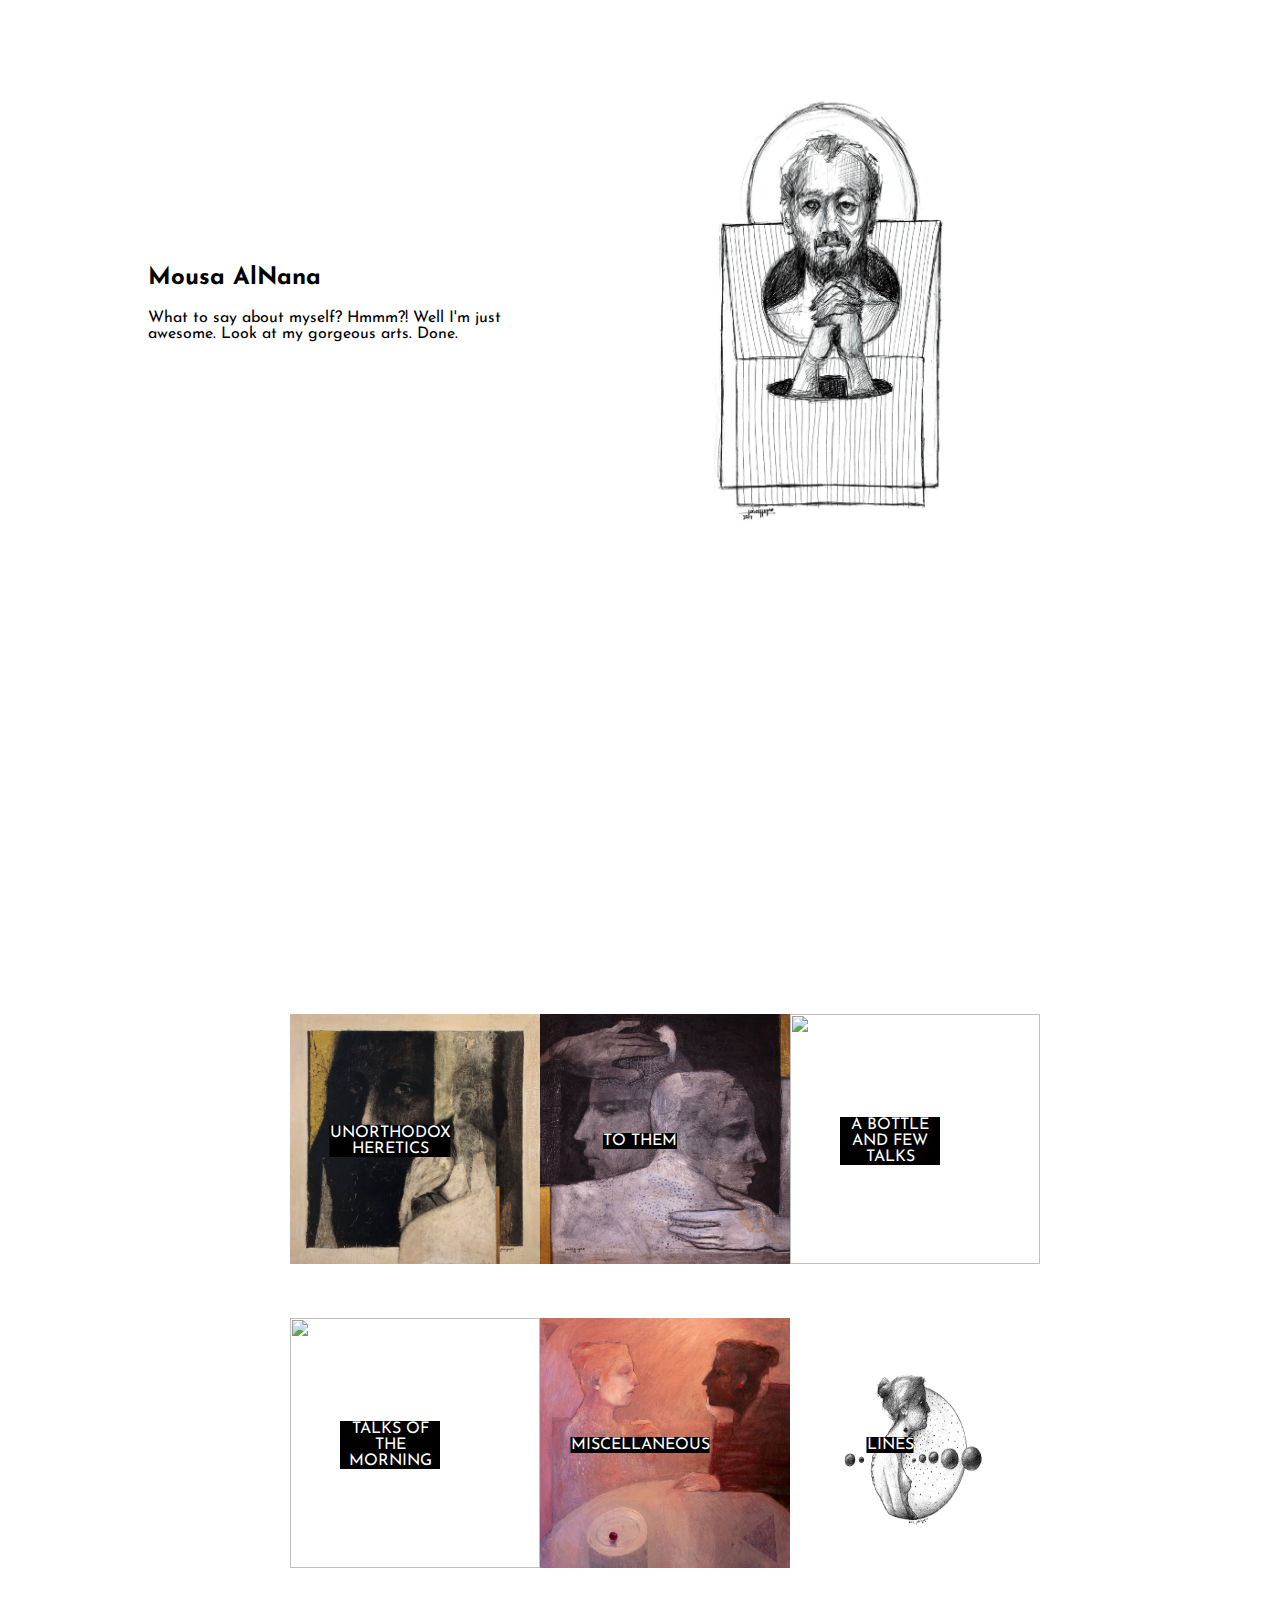
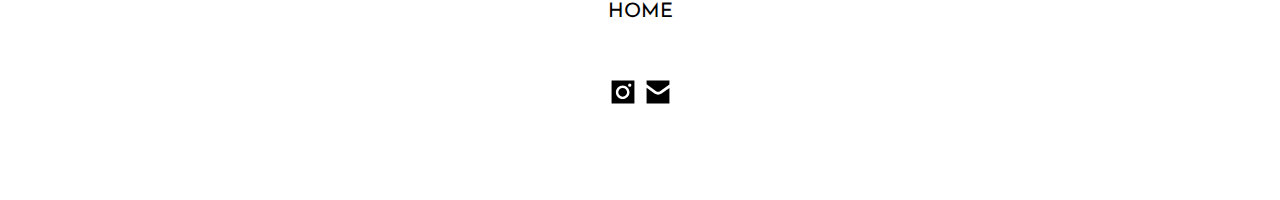
==== about.html @ 9b8391ab "first commit" ====
<!DOCTYPE html>
<html>
  <head>
    <meta charset="utf-8">
    <meta name="description" content="">
    <meta name="keywords" content="">
    <meta name="author" content="">
    <meta name="viewport" content="width=device-width, initial-scale=1.0">
    <title>About - Mousa AlNana</title>
    <link rel="icon" href="images/icon.png">
    <link rel="stylesheet" href="css/style.css">
  </head>
  
  <body>
    <section id="about">
      <div class="container">
        <div class="about-text">
          <h2>Mousa AlNana</h2>
          <p>What to say about myself? Hmmm?! Well I'm just awesome. Look at my gorgeous arts. Done.</p>
        </div>
        <div class="">
          <img src="images/lines/6.jpg" id="about-img" >
        </div>
      </div>
    </section>
      
    <section class="nav-menu-footer">
      <div class="nav-menu">
        <div class="grid-nav-menu">
          <div class="grid-nav-item">
            <a href="art/unorthodox-heretics.html">
              <img class="grid-nav-img" src="images/unorthodox heretics/1.jpg" alt="">
              <div class="grid-nav-text">unorthodox heretics</div>
            </a>
          </div>
          <div class="grid-nav-item">
            <a href="art/to-them.html">
              <img class="grid-nav-img" src="images/to them/1.jpg" alt="">
              <div class="grid-nav-text">to them</div>
            </a>
          </div>
          <div class="grid-nav-item">
            <a href="art/a-bottle-and-few-talks.html">
              <img class="grid-nav-img" src="images/a bottle and few talks/1.jpg" alt="">
              <div class="grid-nav-text">a bottle and few talks</div>
            </a>
          </div>
          <div class="grid-nav-item">
            <a href="art/talks-of-the-morning.html">
              <img class="grid-nav-img" src="images/talks of the morning/1.jpg" alt="">
              <div class="grid-nav-text">talks of the morning</div>
            </a>
          </div>
          <div class="grid-nav-item">
            <a href="art/miscellaneous.html">
              <img class="grid-nav-img" src="images/miscellaneous/1.jpg" alt="">
              <div class="grid-nav-text text-black">miscellaneous</div>
            </a>
          </div>
          <div class="grid-nav-item">
            <a href="art/lines.html">
              <img class="grid-nav-img" src="images/lines/1.jpg" alt="">
              <div class="grid-nav-text text-black">lines</div>
            </a>
          </div>
        </div>
        <footer class="footer">
          <a href="index.html" class="nav-item">home</a>
          <br>
          <a href="https://www.instagram.com/mousa.alnana/">
            <svg class="social-icon" version="1.1" id="Layer_1" xmlns="http://www.w3.org/2000/svg" xmlns:xlink="http://www.w3.org/1999/xlink" x="0px" y="0px"
      viewBox="0 0 595.28 595.28" style="enable-background:new 0 0 595.28 595.28;" xml:space="preserve">
            <g>
              <g>
                <path d="M70.88,70.88V524.4H524.4V70.88H70.88z M291.42,438.3c-75.13,0-134.92-59.98-134.84-135.27
                  c0.07-74.49,60.32-134.64,134.89-134.65c74.75-0.02,135.01,60.49,134.97,135.51C426.39,378.31,366.13,438.3,291.42,438.3z
                  M431.54,194.71c-17.91-0.12-31.56-13.97-31.43-31.88c0.13-17.18,14.2-31.32,31.32-31.49c17.14-0.17,32.12,14.69,32.06,31.8
                  C463.44,180.76,449.2,194.83,431.54,194.71z"/>
                <path d="M291.48,216.23c-48.14-0.03-87.29,38.95-87.32,86.96c-0.04,48.54,39.03,87.56,87.63,87.53
                  c48-0.03,86.84-39.14,86.81-87.42C378.57,255.06,339.74,216.26,291.48,216.23z"/>
              </g>
            </g>
            </svg>
          </a>
          <a href="mailto:mousa@mousaalnana.co" target="_blank">
            <svg class="social-icon" version="1.1" id="Layer_1" xmlns="http://www.w3.org/2000/svg" xmlns:xlink="http://www.w3.org/1999/xlink" x="0px" y="0px"
        viewBox="0 0 595.28 595.28" style="enable-background:new 0 0 595.28 595.28;" xml:space="preserve">
            <g>
              <path d="M336.89,281.42L524.4,149.38v-78.5H70.88v73.1l189.89,137.01C283.44,297.35,314.03,297.52,336.89,281.42z"/>
              <path d="M369.68,327.99c-21.15,14.9-45.86,22.34-70.55,22.34c-25.16,0-50.31-7.72-71.7-23.15L70.88,214.21V524.4H524.4V219.04
                L369.68,327.99z"/>
            </g>
            </svg>
          </a>
        </footer>
      </div>
    </section>
      
  </body>
</html>
---- css/style.css ----
@import url('https://fonts.googleapis.com/css2?family=Josefin+Sans:wght@200&display=swap');

html {
  scroll-snap-type: mandatory;
  scroll-snap-points-y: repeat(100vh);
  scroll-snap-type: y mandatory;
}

body {
  font-family: 'Josefin Sans', sans-serif;
  margin: 0;
}

section {
  scroll-snap-align: start;
}

#landing-page {
  margin: 0 0 0 20%;
  position: absolute;
  top: 52.5%;
  -ms-transform: translateY(-50%);
  transform: translateY(-50%);
}
  
a, a:hover {
  color: inherit;
  text-decoration: none;
}

ul {
  list-style-type: none;
  padding: 0;
}

.nav-item {
  line-height: 1.5;
  margin: 24px 0;
  font-size: 1.25rem;
  text-transform: uppercase;
}

.nav-item:hover {
  color: #f0a31f;
}

.title {
  margin-top: 100px;
}

.info-title {
  text-transform: uppercase;
}

.info {
  margin-bottom: 100px;
}

.nav-menu-footer {
  height: 100vh;
  position: relative;
}

.footer {
  text-align: center;
}

#about {
  height: 100vh;
}


/* grid setup for artwork*/

.grid-container {
  display: grid;
  justify-items: start;
}

.grid-item-1 {
  grid-column: 2/span 2;
  grid-row: 4;
}

.grid-item-2 {
  grid-column: 1;
  grid-row: 1 / span 4;
}


/* grid set up for nav links */

.nav-menu {
  position: absolute;
  top: 50%;
  left: 50%;
  transform: translate(-50%, -50%);
}

.grid-nav-menu {
  display: grid;
  grid-template-columns: auto auto auto;
}

.grid-nav-item {
  position: relative;
  margin: 10%;
}

.grid-nav-text {
  position: absolute;
  top: 50%;
  left: 50%;
  transform: translate(-50%, -50%);
  background-color: #000;
  color: #fff;
  text-transform: uppercase;
  text-align: center;
}

.grid-nav-text:hover{
  background-color: #f0a31f;
}


/* about page colums */

.container {
  display: flex;
  flex-direction: row;
  justify-content: center;
  align-items: center;
}

.about-text {
  width: 30%;
}


/* images */

#brand-logo {
  width: 300px;
  margin-bottom: 65px;
}

.artwork-img {
  height: 100vh;
}

.grid-nav-img {
  height: 250px;
  width: 250px;
}

.social-icon {
  width: 30px;
  height: 30px;
  margin-top: 50px;
}

.margin-right {
  margin-right: 10px;
}

svg:hover {
  fill: #f0a31f;
}

#about-img {
  height: 600px;
  width: 600px;
}

.center-img {
  display: block;
  margin-left: auto;
  margin-right: auto;
  width: auto;
}
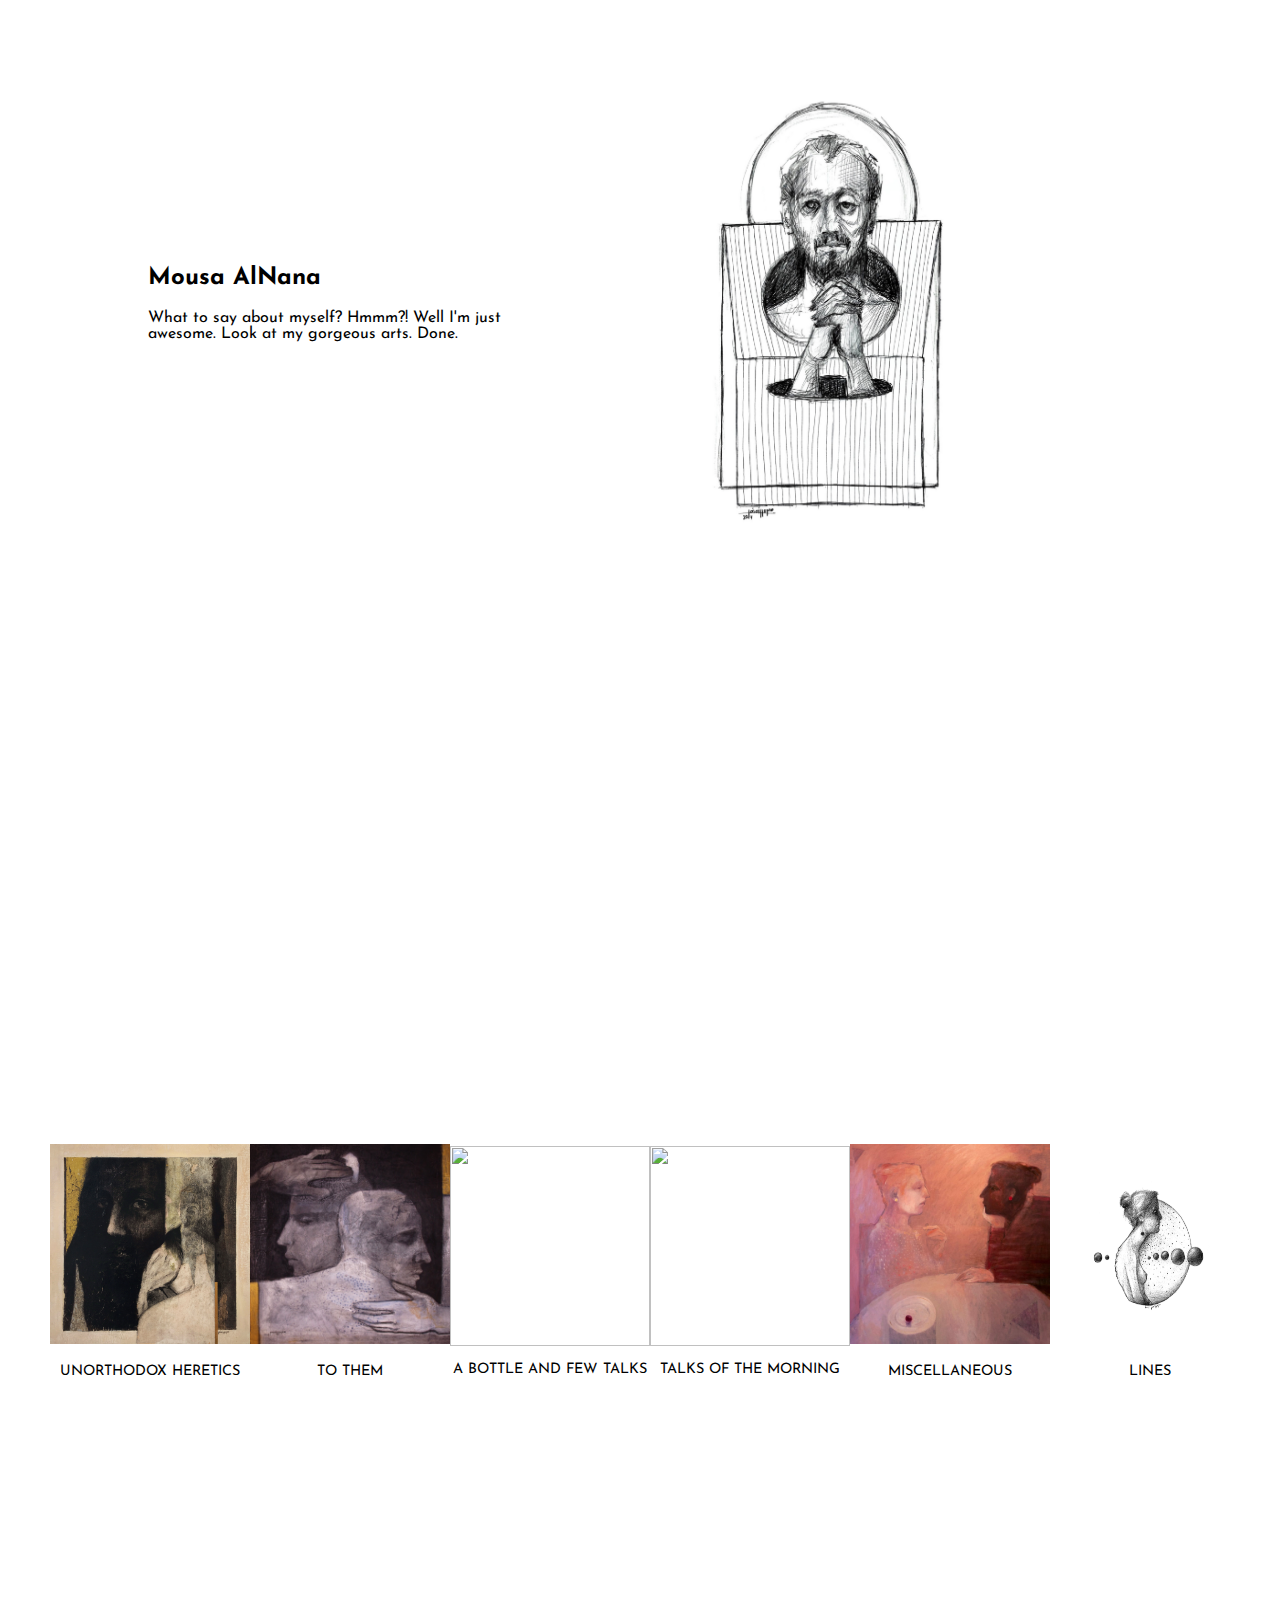
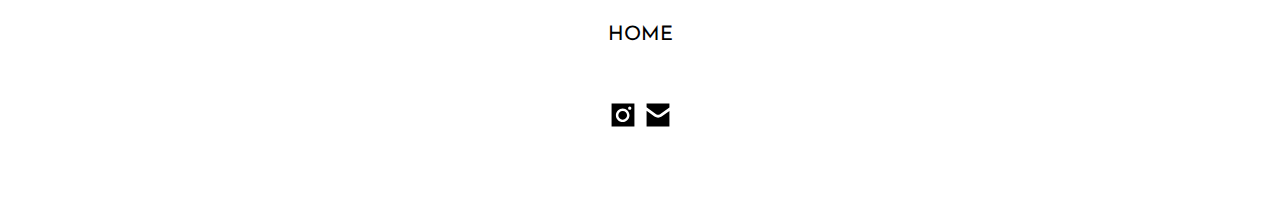
==== commit 859587a5: "update 17/9" ====
--- a/about.html
+++ b/about.html
@@ -67,7 +67,7 @@
         <footer class="footer">
           <a href="index.html" class="nav-item">home</a>
           <br>
-          <a href="https://www.instagram.com/mousa.alnana/">
+          <a href="https://www.instagram.com/mousa.alnana/" target="_blank">
             <svg class="social-icon" version="1.1" id="Layer_1" xmlns="http://www.w3.org/2000/svg" xmlns:xlink="http://www.w3.org/1999/xlink" x="0px" y="0px"
       viewBox="0 0 595.28 595.28" style="enable-background:new 0 0 595.28 595.28;" xml:space="preserve">
             <g>
@@ -82,7 +82,7 @@
             </g>
             </svg>
           </a>
-          <a href="mailto:mousa@mousaalnana.co" target="_blank">
+          <a href="mailto:contact@mousaalnana.com" target="_blank">
             <svg class="social-icon" version="1.1" id="Layer_1" xmlns="http://www.w3.org/2000/svg" xmlns:xlink="http://www.w3.org/1999/xlink" x="0px" y="0px"
         viewBox="0 0 595.28 595.28" style="enable-background:new 0 0 595.28 595.28;" xml:space="preserve">
             <g>
--- a/css/style.css
+++ b/css/style.css
@@ -15,7 +15,7 @@
   scroll-snap-align: start;
 }
 
-#landing-page {
+.navigation-menu {
   margin: 0 0 0 20%;
   position: absolute;
   top: 52.5%;
@@ -33,14 +33,14 @@
   padding: 0;
 }
 
-.nav-item {
+.nav-item, .grid-nav-text {
   line-height: 1.5;
   margin: 24px 0;
   font-size: 1.25rem;
   text-transform: uppercase;
 }
 
-.nav-item:hover {
+.nav-item:hover, .grid-nav-text:hover {
   color: #f0a31f;
 }
 
@@ -70,7 +70,7 @@
 }
 
 
-/* grid setup for artwork*/
+/* grid setup for artwork */
 
 .grid-container {
   display: grid;
@@ -78,7 +78,7 @@
 }
 
 .grid-item-1 {
-  grid-column: 2/span 2;
+  grid-column: 2/ span 2;
   grid-row: 4;
 }
 
@@ -87,43 +87,45 @@
   grid-row: 1 / span 4;
 }
 
+.grid-container-special {
+  height: 100vh;
+  display: grid;
+  justify-items: start;
+  align-items: center;
+}
 
 /* grid set up for nav links */
 
 .nav-menu {
-  position: absolute;
-  top: 50%;
-  left: 50%;
-  transform: translate(-50%, -50%);
+  display: flex;
+  flex-direction: column;
 }
 
 .grid-nav-menu {
-  display: grid;
-  grid-template-columns: auto auto auto;
-}
-
-.grid-nav-item {
-  position: relative;
-  margin: 10%;
+  display: flex;
+  flex-direction: row;
+  justify-content: center;
+  align-items: center;
+  height: 80vh;
 }
 
 .grid-nav-text {
-  position: absolute;
-  top: 50%;
-  left: 50%;
-  transform: translate(-50%, -50%);
-  background-color: #000;
-  color: #fff;
+  line-height: 0.5;
+  font-size: 0.9rem;
   text-transform: uppercase;
+  width: 200px;
+  margin: 5%;
   text-align: center;
 }
 
-.grid-nav-text:hover{
-  background-color: #f0a31f;
+.nav-menu-list {
+  height: 80vh;
+  align-items: center;
+  justify-content: center;
 }
 
 
-/* about page colums */
+/* about page */
 
 .container {
   display: flex;
@@ -148,9 +150,15 @@
   height: 100vh;
 }
 
+.artwork-img-special {
+  width: 70vw;
+  height: auto;
+}
+
 .grid-nav-img {
-  height: 250px;
-  width: 250px;
+  height: 200px;
+  width: 200px;
+  padding: 5%;
 }
 
 .social-icon {
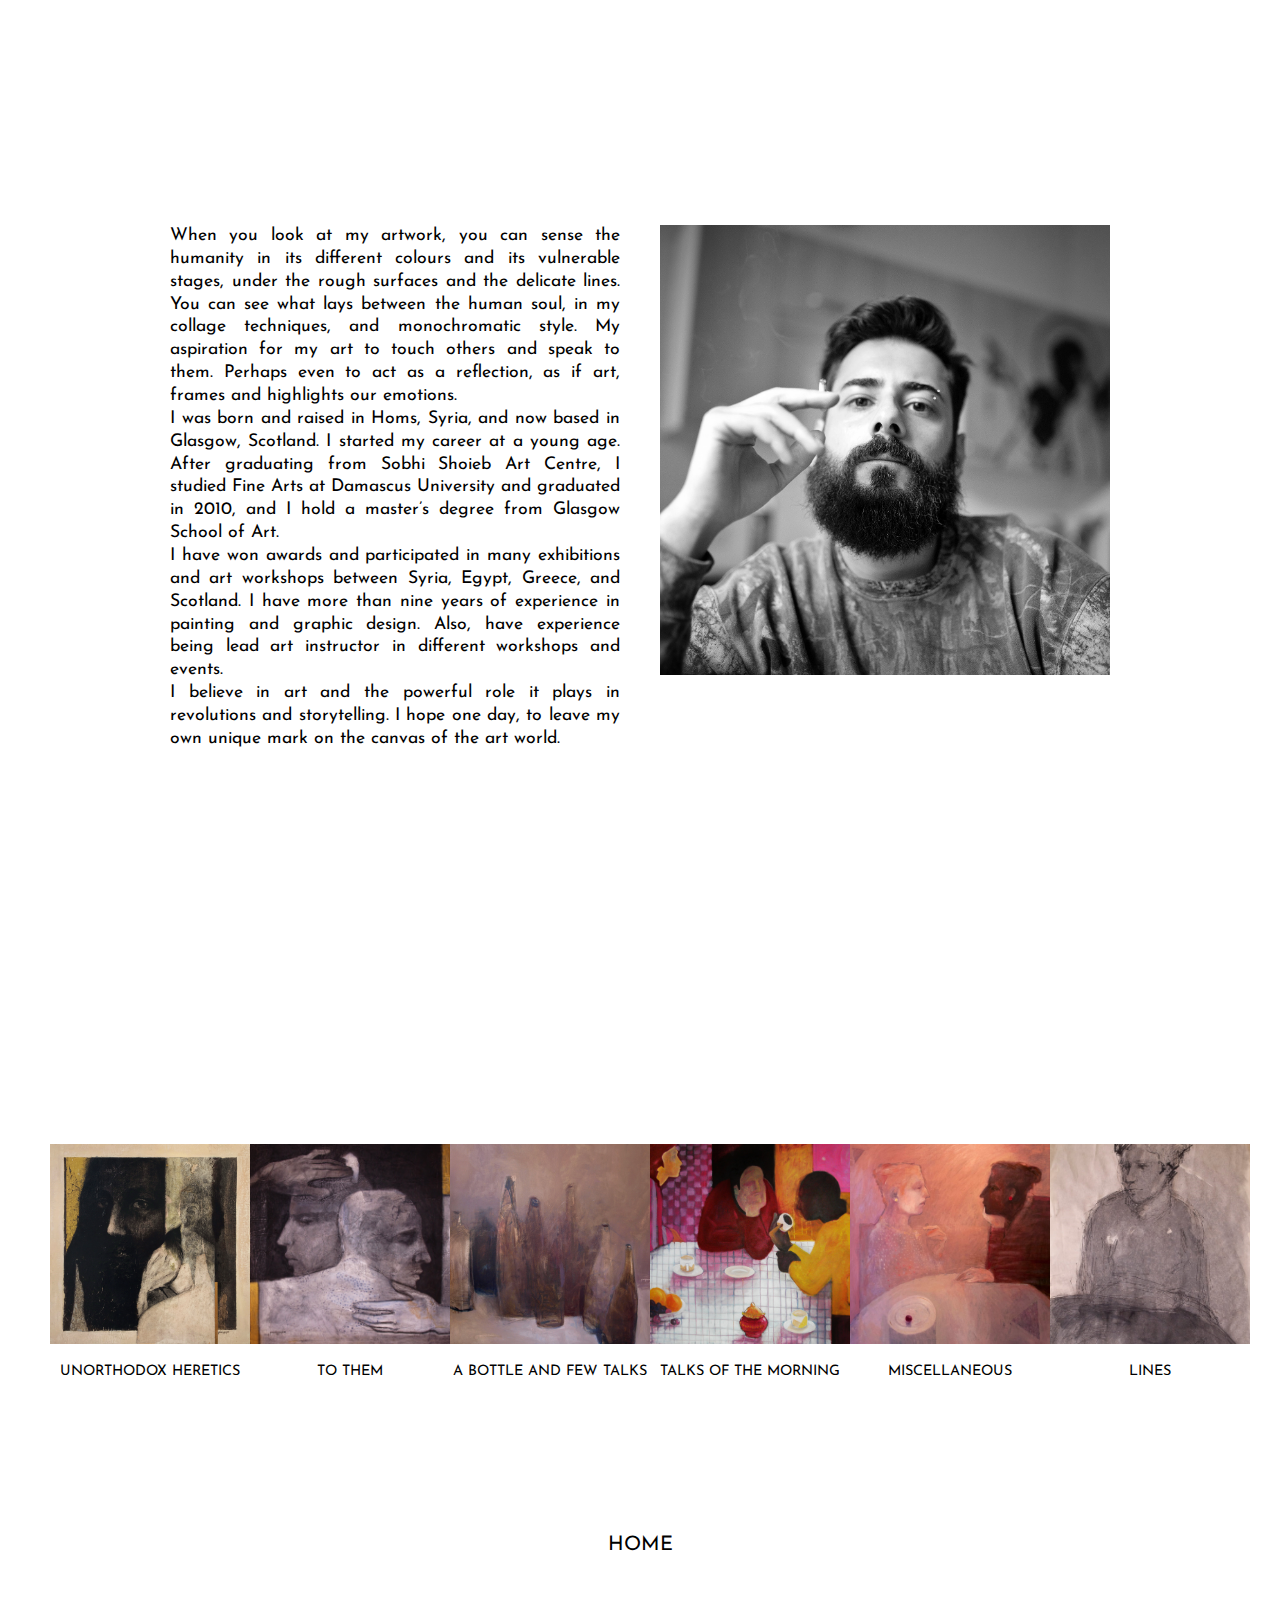
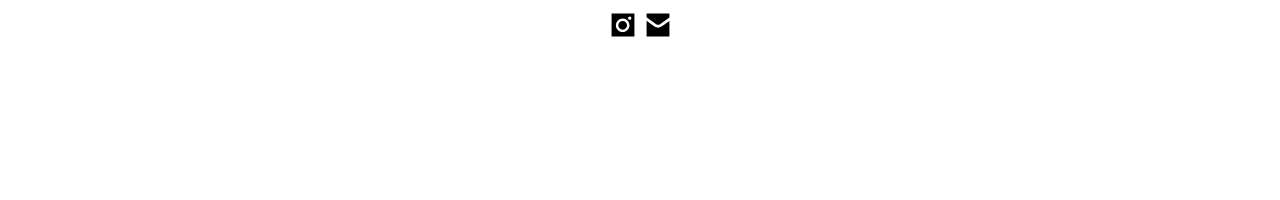
==== commit dc79ecfc: "final commit" ====
--- a/about.html
+++ b/about.html
@@ -4,7 +4,7 @@
     <meta charset="utf-8">
     <meta name="description" content="">
     <meta name="keywords" content="">
-    <meta name="author" content="">
+    <meta name="author" content="S. Hynd">
     <meta name="viewport" content="width=device-width, initial-scale=1.0">
     <title>About - Mousa AlNana</title>
     <link rel="icon" href="images/icon.png">
@@ -14,12 +14,14 @@
   <body>
     <section id="about">
       <div class="container">
-        <div class="about-text">
-          <h2>Mousa AlNana</h2>
-          <p>What to say about myself? Hmmm?! Well I'm just awesome. Look at my gorgeous arts. Done.</p>
+        <div class="about-text flex-item">
+          <p class="about-paragraph">When you look at my artwork, you can sense the humanity in its different colours and its vulnerable stages, under the rough surfaces and the delicate lines. You can see what lays between the human soul, in my collage techniques, and monochromatic style. My aspiration for my art to touch others and speak to them. Perhaps even to act as a reflection, as if art, frames and highlights our emotions.</p>
+          <p class="about-paragraph">I was born and raised in Homs, Syria, and now based in Glasgow, Scotland. I started my career at a young age. After graduating from Sobhi Shoieb Art Centre, I studied Fine Arts at Damascus University and graduated in 2010, and I hold a master’s degree from Glasgow School of Art.</p>
+          <p class="about-paragraph">I have won awards and participated in many exhibitions and art workshops between Syria, Egypt, Greece, and Scotland. I have more than nine years of experience in painting and graphic design. Also, have experience being lead art instructor in different workshops and events.</p>
+          <p class="about-paragraph">I believe in art and the powerful role it plays in revolutions and storytelling. I hope one day, to leave my own unique mark on the canvas of the art world.</p>
         </div>
-        <div class="">
-          <img src="images/lines/6.jpg" id="about-img" >
+        <div class="flex-item">
+          <img src="images/Mousa Portrait.jpg" class="about-img" >
         </div>
       </div>
     </section>
@@ -29,37 +31,37 @@
         <div class="grid-nav-menu">
           <div class="grid-nav-item">
             <a href="art/unorthodox-heretics.html">
-              <img class="grid-nav-img" src="images/unorthodox heretics/1.jpg" alt="">
+              <img class="grid-nav-img" src="images/nav links/unorthodox-heretics.jpg" alt="">
               <div class="grid-nav-text">unorthodox heretics</div>
             </a>
           </div>
           <div class="grid-nav-item">
             <a href="art/to-them.html">
-              <img class="grid-nav-img" src="images/to them/1.jpg" alt="">
+              <img class="grid-nav-img" src="images/nav links/to-them.jpg" alt="">
               <div class="grid-nav-text">to them</div>
             </a>
           </div>
           <div class="grid-nav-item">
             <a href="art/a-bottle-and-few-talks.html">
-              <img class="grid-nav-img" src="images/a bottle and few talks/1.jpg" alt="">
+              <img class="grid-nav-img" src="images/nav links/a-bottle-and-few-talks.jpg" alt="">
               <div class="grid-nav-text">a bottle and few talks</div>
             </a>
           </div>
           <div class="grid-nav-item">
             <a href="art/talks-of-the-morning.html">
-              <img class="grid-nav-img" src="images/talks of the morning/1.jpg" alt="">
+              <img class="grid-nav-img" src="images/nav links/talks-of-the-morning.jpg" alt="">
               <div class="grid-nav-text">talks of the morning</div>
             </a>
           </div>
           <div class="grid-nav-item">
             <a href="art/miscellaneous.html">
-              <img class="grid-nav-img" src="images/miscellaneous/1.jpg" alt="">
+              <img class="grid-nav-img" src="images/nav links/miscellaneous.jpg" alt="">
               <div class="grid-nav-text text-black">miscellaneous</div>
             </a>
           </div>
           <div class="grid-nav-item">
             <a href="art/lines.html">
-              <img class="grid-nav-img" src="images/lines/1.jpg" alt="">
+              <img class="grid-nav-img" src="images/nav links/lines.jpg" alt="">
               <div class="grid-nav-text text-black">lines</div>
             </a>
           </div>
--- a/css/style.css
+++ b/css/style.css
@@ -62,11 +62,8 @@
 }
 
 .footer {
+  margin-top: -10vh;
   text-align: center;
-}
-
-#about {
-  height: 100vh;
 }
 
 
@@ -94,7 +91,7 @@
   align-items: center;
 }
 
-/* grid set up for nav links */
+/* flex set up for navigation menu */
 
 .nav-menu {
   display: flex;
@@ -127,7 +124,12 @@
 
 /* about page */
 
+#about {
+  height: 100vh;
+}
+
 .container {
+  height: 100vh;
   display: flex;
   flex-direction: row;
   justify-content: center;
@@ -135,7 +137,21 @@
 }
 
 .about-text {
-  width: 30%;
+  font-size: 1.1rem;
+  text-align: justify;
+  text-justify: inter-word;
+  line-height: 1.3;
+}
+
+.about-paragraph {
+  margin: 0;
+  height: auto;
+}
+
+.flex-item {
+  height: 450px;
+  width: 450px;
+  margin: 20px;
 }
 
 
@@ -171,13 +187,13 @@
   margin-right: 10px;
 }
 
+.about-img {
+  height: 450px;
+  width: 450px;
+}
+
 svg:hover {
   fill: #f0a31f;
-}
-
-#about-img {
-  height: 600px;
-  width: 600px;
 }
 
 .center-img {
@@ -185,4 +201,194 @@
   margin-left: auto;
   margin-right: auto;
   width: auto;
+}
+
+
+/* media queries */
+
+/* phones */
+
+@media screen and (min-width: 320px) and (max-width: 600px) {
+  .info-title {
+    font-size: 0.8rem;
+  }
+
+  .info {
+    font-size: 0.7rem;
+  }
+
+  .grid-nav-menu {
+    height: 60vh;
+  }
+
+  .footer {
+    margin-top: 10vh;
+  }
+
+  .navigation-menu {
+    display: block;
+    text-align: center;
+    margin: 0 auto;
+  }
+
+  .center {
+    display: flex;
+    justify-content: center;
+  }
+
+  /* about page */
+
+  .container {
+    flex-direction: column;
+  }
+
+  .flex-item {
+    width: 300px;
+    margin-bottom: 0;
+  }
+
+  .about-text {
+    width: 300px;
+    font-size: 0.7rem;
+  }
+  
+  .about-img {
+    height: 300px;
+    width: 300px;
+  }
+
+  /* grid setup for artwork */
+
+  .grid-item-1 {
+    grid-column: 2 / span 3;
+    grid-row: 5;
+  }
+
+  .grid-item-2 {
+    grid-column: 1 / span 6;
+  }
+
+  .landscape-img {
+    width: 100vw;
+    height: auto;
+  }
+
+  .portrait-img {
+    height: auto;
+    width: 100vw;
+  }
+
+  .wide {
+    width: 100vw;
+    height: auto;
+  }
+
+  .fix-height {
+    width: 85vw;
+  }
+
+  .artwork-img-special {
+    width: 100vw;
+  }
+
+  .grid-container {
+    height: 100vh;
+    justify-items: center;
+  }
+
+  .sketch-container {
+    display: flex;
+    height: 100vh;
+    align-items: center;
+  }
+
+
+  /* navigation menu */
+
+  .grid-nav-menu {
+    flex-wrap: wrap;
+  }
+
+  .grid-nav-img {
+    height: 100px;
+    width: 100px;
+  }
+
+  .grid-nav-text {
+    font-size: 0.4rem;
+    width: 100px;
+  }
+
+}
+
+@media screen and (min-width: 600px) and (max-width: 1024px) and (orientation: portrait) {
+  /* tablets */
+
+  /* grid setup for artwork */
+
+  .grid-item-1 {
+    grid-column: 2 / span 3;
+    grid-row: 5;
+  }
+
+  .grid-item-2 {
+    grid-column: 1 / span 6;
+  }
+
+  .landscape-img {
+    width: 100vw;
+    height: auto;
+  }
+
+  .portrait-img {
+    height: 80vh;
+    width: auto;
+  }
+
+  .artwork-img-special {
+    width: 100vw;
+  }
+
+  .grid-container {
+    height: 100vh;
+    justify-items: center;
+  }
+
+  .sketch-container {
+    display: flex;
+    height: 100vh;
+    align-items: center;
+  }
+
+
+  /* navigation menu */
+
+  .grid-nav-menu {
+    flex-wrap: wrap;
+  }
+
+  .grid-nav-img {
+    height: 100px;
+    width: 100px;
+  }
+
+  .grid-nav-text {
+    font-size: 0.4rem;
+    width: 100px;
+  }
+
+
+  /* about page */
+
+  .about-img {
+    height: 300px;
+    width: 300px;
+  }
+
+  .flex-item {
+    height: auto;
+    width: auto;
+  }
+
+}
 }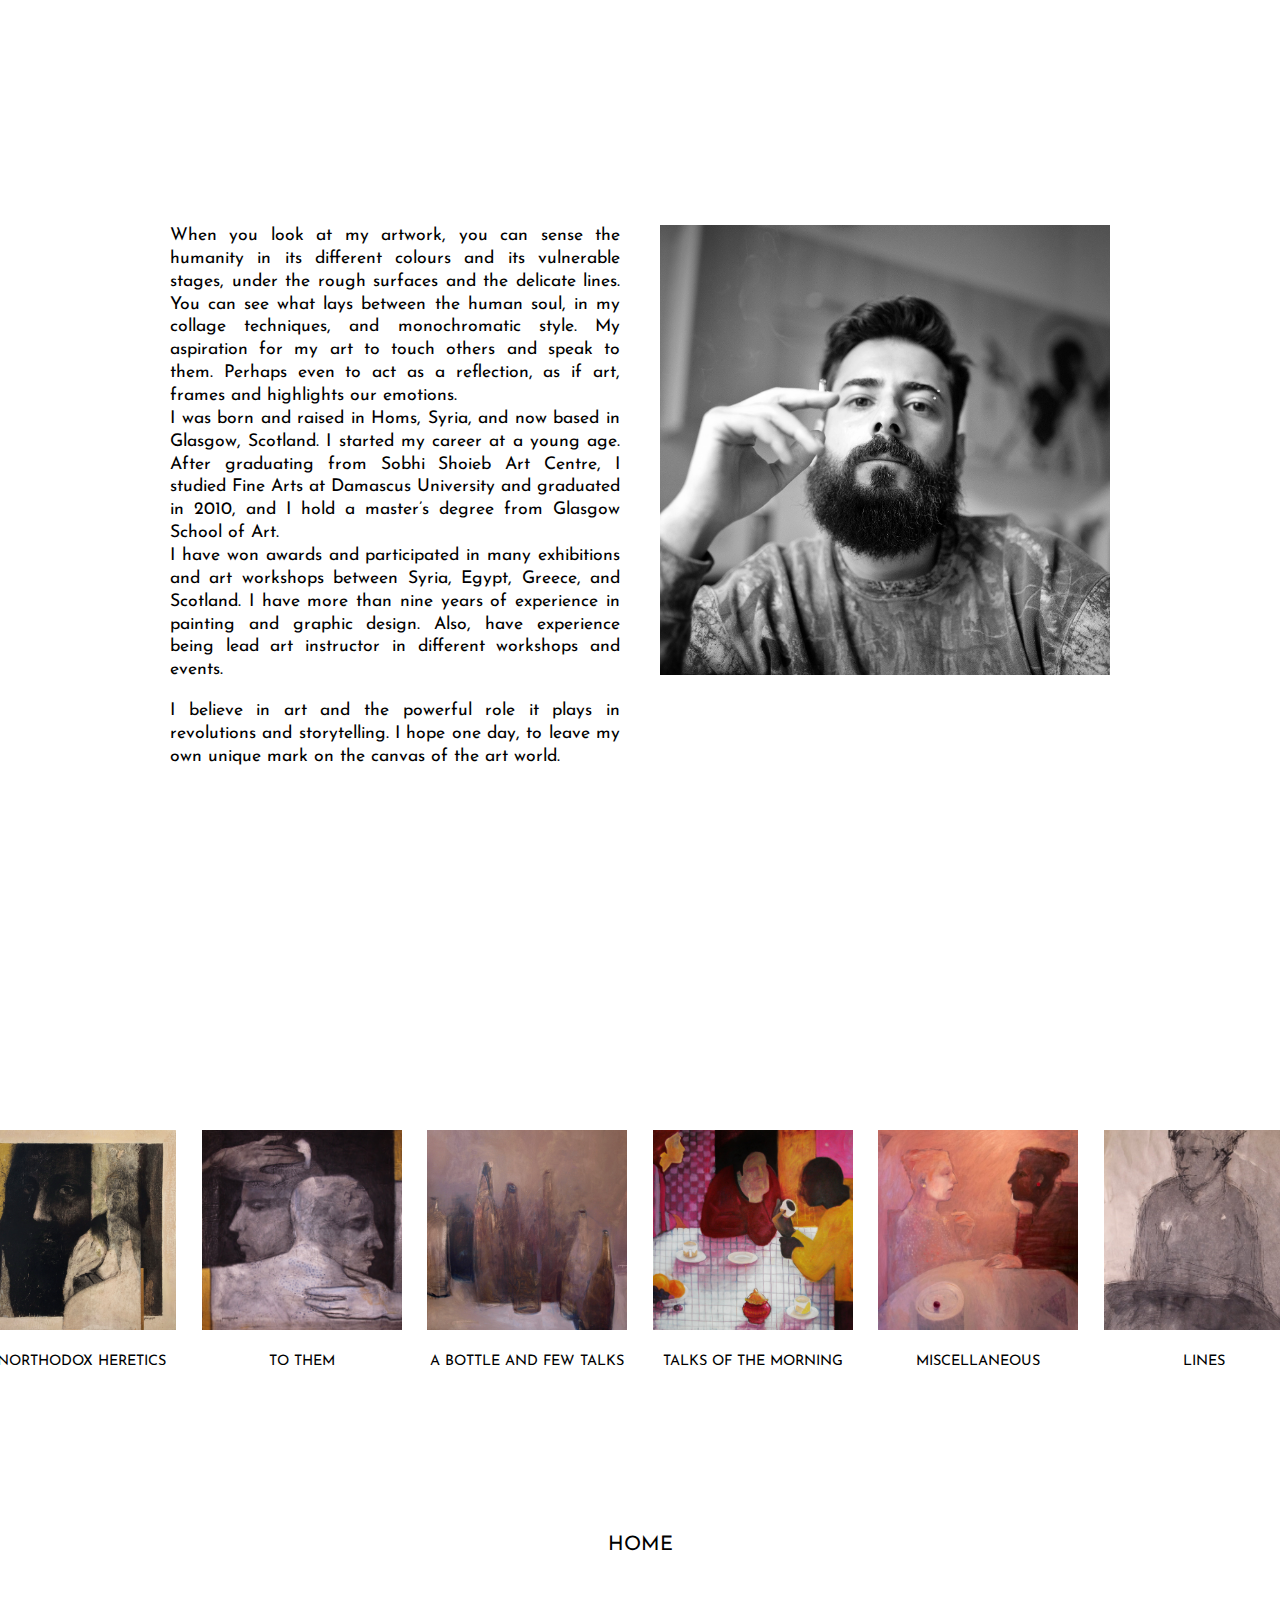
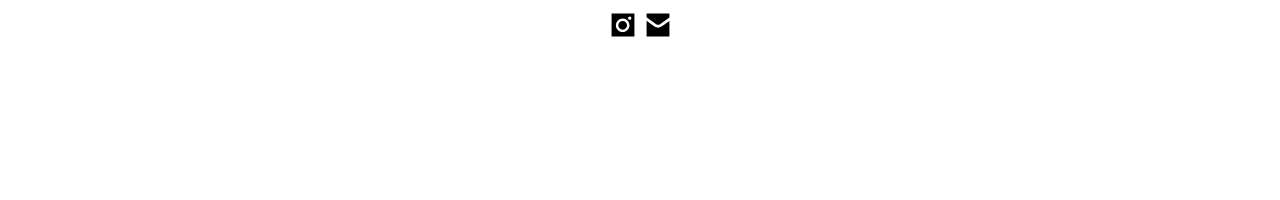
==== commit a4081f4d: "final commit" ====
--- a/about.html
+++ b/about.html
@@ -7,7 +7,7 @@
     <meta name="author" content="S. Hynd">
     <meta name="viewport" content="width=device-width, initial-scale=1.0">
     <title>About - Mousa AlNana</title>
-    <link rel="icon" href="images/icon.png">
+    <link rel="icon" href="favicon.png">
     <link rel="stylesheet" href="css/style.css">
   </head>
   
@@ -18,7 +18,7 @@
           <p class="about-paragraph">When you look at my artwork, you can sense the humanity in its different colours and its vulnerable stages, under the rough surfaces and the delicate lines. You can see what lays between the human soul, in my collage techniques, and monochromatic style. My aspiration for my art to touch others and speak to them. Perhaps even to act as a reflection, as if art, frames and highlights our emotions.</p>
           <p class="about-paragraph">I was born and raised in Homs, Syria, and now based in Glasgow, Scotland. I started my career at a young age. After graduating from Sobhi Shoieb Art Centre, I studied Fine Arts at Damascus University and graduated in 2010, and I hold a master’s degree from Glasgow School of Art.</p>
           <p class="about-paragraph">I have won awards and participated in many exhibitions and art workshops between Syria, Egypt, Greece, and Scotland. I have more than nine years of experience in painting and graphic design. Also, have experience being lead art instructor in different workshops and events.</p>
-          <p class="about-paragraph">I believe in art and the powerful role it plays in revolutions and storytelling. I hope one day, to leave my own unique mark on the canvas of the art world.</p>
+          <p class="about-paragraph-last">I believe in art and the powerful role it plays in revolutions and storytelling. I hope one day, to leave my own unique mark on the canvas of the art world.</p>
         </div>
         <div class="flex-item">
           <img src="images/Mousa Portrait.jpg" class="about-img" >
--- a/css/style.css
+++ b/css/style.css
@@ -106,12 +106,16 @@
   height: 80vh;
 }
 
+.grid-nav-item {
+  margin-left: 1%;
+  margin-right: 1%;
+}
+
 .grid-nav-text {
   line-height: 0.5;
   font-size: 0.9rem;
   text-transform: uppercase;
   width: 200px;
-  margin: 5%;
   text-align: center;
 }
 
@@ -174,7 +178,6 @@
 .grid-nav-img {
   height: 200px;
   width: 200px;
-  padding: 5%;
 }
 
 .social-icon {
@@ -391,4 +394,3 @@
   }
 
 }
-}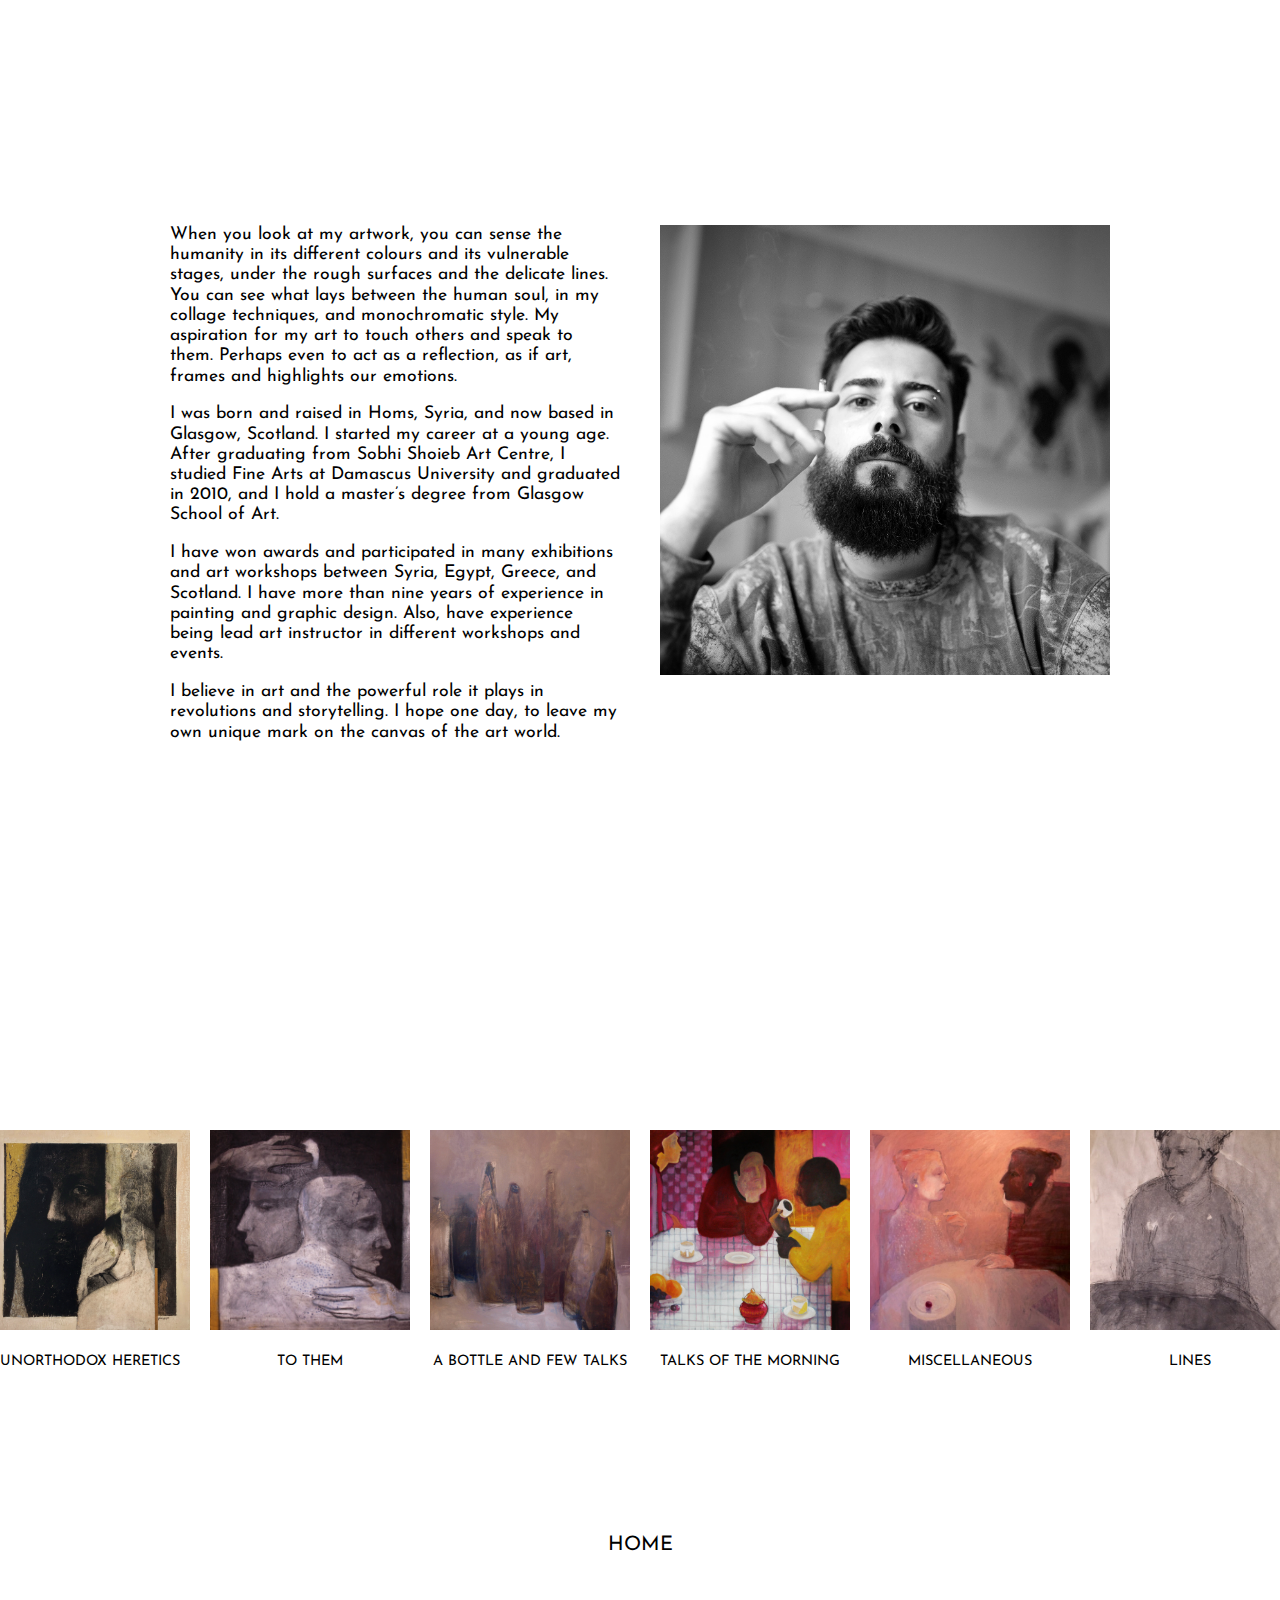
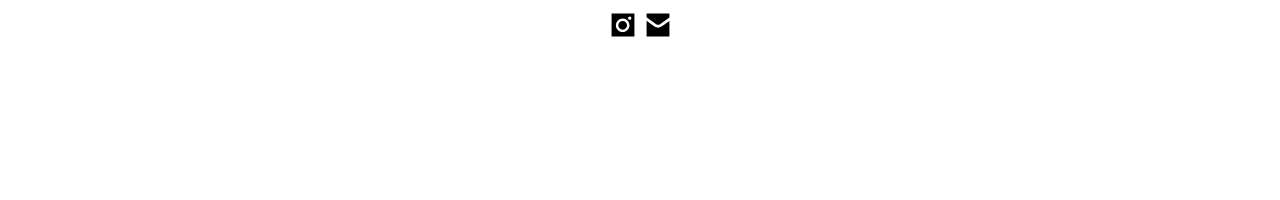
==== commit ee71506c: "final commit" ====
--- a/about.html
+++ b/about.html
@@ -15,9 +15,9 @@
     <section id="about">
       <div class="container">
         <div class="about-text flex-item">
-          <p class="about-paragraph">When you look at my artwork, you can sense the humanity in its different colours and its vulnerable stages, under the rough surfaces and the delicate lines. You can see what lays between the human soul, in my collage techniques, and monochromatic style. My aspiration for my art to touch others and speak to them. Perhaps even to act as a reflection, as if art, frames and highlights our emotions.</p>
-          <p class="about-paragraph">I was born and raised in Homs, Syria, and now based in Glasgow, Scotland. I started my career at a young age. After graduating from Sobhi Shoieb Art Centre, I studied Fine Arts at Damascus University and graduated in 2010, and I hold a master’s degree from Glasgow School of Art.</p>
-          <p class="about-paragraph">I have won awards and participated in many exhibitions and art workshops between Syria, Egypt, Greece, and Scotland. I have more than nine years of experience in painting and graphic design. Also, have experience being lead art instructor in different workshops and events.</p>
+          <p class="about-paragraph-first">When you look at my artwork, you can sense the humanity in its different colours and its vulnerable stages, under the rough surfaces and the delicate lines. You can see what lays between the human soul, in my collage techniques, and monochromatic style. My aspiration for my art to touch others and speak to them. Perhaps even to act as a reflection, as if art, frames and highlights our emotions.</p>
+          <p>I was born and raised in Homs, Syria, and now based in Glasgow, Scotland. I started my career at a young age. After graduating from Sobhi Shoieb Art Centre, I studied Fine Arts at Damascus University and graduated in 2010, and I hold a master’s degree from Glasgow School of Art.</p>
+          <p>I have won awards and participated in many exhibitions and art workshops between Syria, Egypt, Greece, and Scotland. I have more than nine years of experience in painting and graphic design. Also, have experience being lead art instructor in different workshops and events.</p>
           <p class="about-paragraph-last">I believe in art and the powerful role it plays in revolutions and storytelling. I hope one day, to leave my own unique mark on the canvas of the art world.</p>
         </div>
         <div class="flex-item">
--- a/css/style.css
+++ b/css/style.css
@@ -107,8 +107,7 @@
 }
 
 .grid-nav-item {
-  margin-left: 1%;
-  margin-right: 1%;
+  border: 10px solid #fff;
 }
 
 .grid-nav-text {
@@ -142,14 +141,15 @@
 
 .about-text {
   font-size: 1.1rem;
-  text-align: justify;
-  text-justify: inter-word;
-  line-height: 1.3;
-}
-
-.about-paragraph {
-  margin: 0;
-  height: auto;
+  line-height: 1.15;
+}
+
+.about-paragraph-first {
+  margin-top: 0;
+}
+
+.about-paragraph-last {
+  margin-bottom: 0;
 }
 
 .flex-item {
